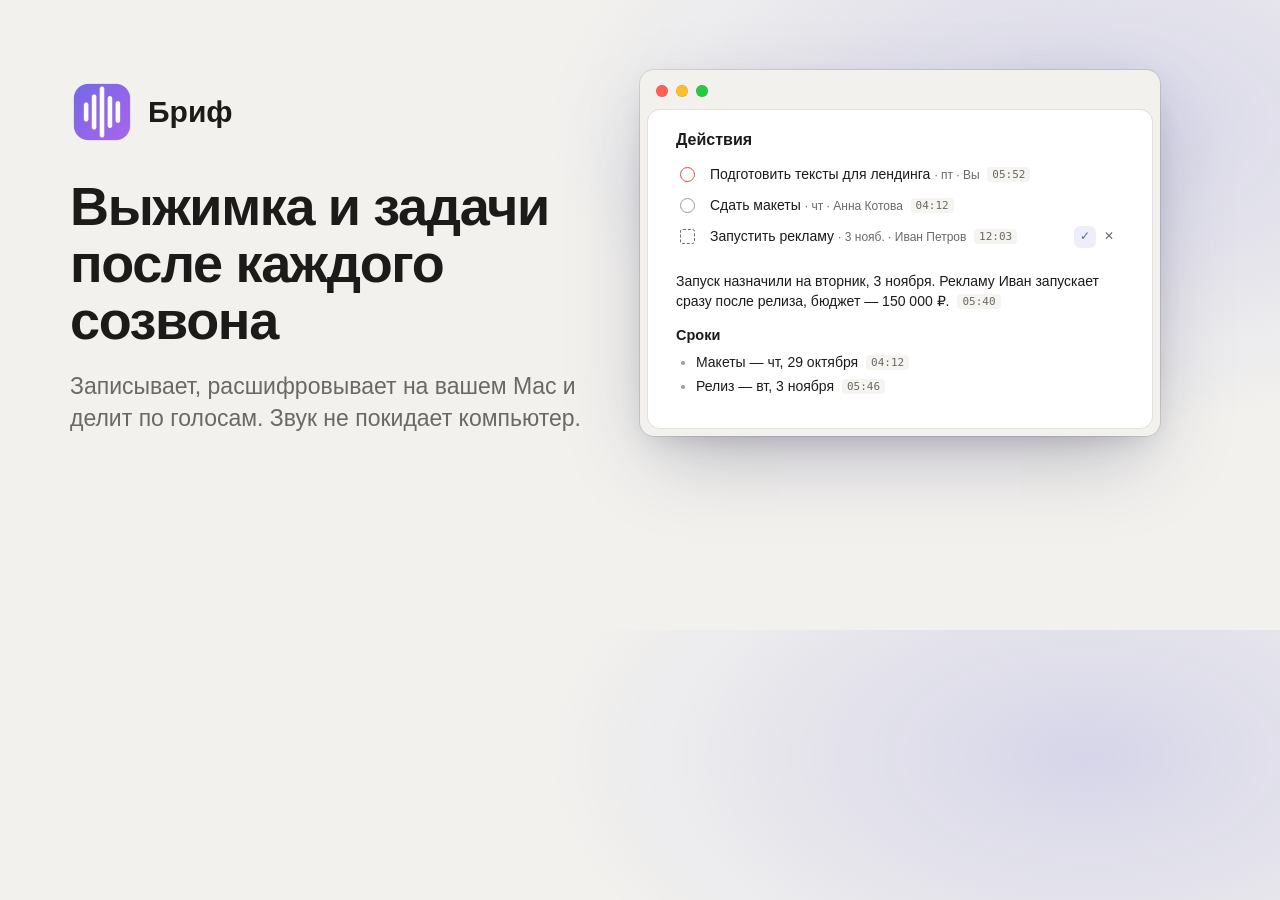
==== og.html @ b5f6eba5 "Сайт: 5fcd402" ====
<!doctype html>
<!-- Исходник картинки-превью assets/og.png (1200×630): снимок этой страницы. -->
<html lang="ru"><head><meta charset="utf-8"><link rel="stylesheet" href="styles.css">
<style>
  body { width: 1200px; height: 630px; overflow: hidden; margin: 0; background: radial-gradient(900px 500px at 85% 20%, rgba(91,91,214,.18), transparent 60%), var(--canvas); }
  .l { position: absolute; left: 70px; top: 80px; width: 520px; }
  .l .b { display: flex; gap: 14px; align-items: center; font-size: 30px; font-weight: 700; }
  .l .b img { width: 64px; height: 64px; }
  .l h1 { font-size: 54px; line-height: 1.06; letter-spacing: -.025em; margin: 34px 0 20px; }
  .l p { font-size: 23px; color: var(--text-2); margin: 0; line-height: 1.4; }
  .r { position: absolute; left: 640px; top: 70px; width: 520px; }
  .r .mac { max-width: none; }
</style></head><body>
<div class="l"><div class="b"><img src="assets/icon.png" alt="">Бриф</div>
  <h1>Выжимка и задачи после каждого созвона</h1>
  <p>Записывает, расшифровывает на вашем Mac и делит по голосам. Звук не покидает компьютер.</p></div>
<div class="r"><div class="mac compact"><div class="lights"><i></i><i></i><i></i></div><div class="sheet"><div class="content">
  <div class="actions"><h6>Действия</h6>
    <div class="act ok hi"><span class="box"></span><div><span class="tt">Подготовить тексты для лендинга</span><span class="mm">· пт · Вы</span> <span class="cite">05:52</span></div><div class="btns"></div></div>
    <div class="act ok"><span class="box"></span><div><span class="tt">Сдать макеты</span><span class="mm">· чт · Анна Котова</span> <span class="cite">04:12</span></div><div class="btns"></div></div>
    <div class="act"><span class="box"></span><div><span class="tt">Запустить рекламу</span><span class="mm">· 3 нояб. · Иван Петров</span> <span class="cite">12:03</span></div><div class="btns"><i class="hot">✓</i><i>✕</i></div></div>
  </div>
  <div class="md"><p>Запуск назначили на вторник, 3 ноября. Рекламу Иван запускает сразу после релиза, бюджет — 150 000 ₽. <span class="cite">05:40</span></p>
  <h5>Сроки</h5><ul><li>Макеты — чт, 29 октября <span class="cite">04:12</span></li><li>Релиз — вт, 3 ноября <span class="cite">05:46</span></li></ul></div>
</div></div></div></div>
</body></html>
---- styles.css ----
/* Лендинг Брифа. Цвета и размеры интерфейса — из Sources/Brif/Views/Design/Theme.swift. */

:root {
  --canvas: #F2F1EE;
  --sheet: #FFFFFF;
  --hairline: rgba(0, 0, 0, .07);
  --nav-selection: #FFFFFF;
  --hover: rgba(0, 0, 0, .045);
  --muted: #F5F4F1;
  --text: #1C1B19;
  --text-2: #6B6964;
  --text-3: #9E9B95;
  --accent: #5B5BD6;
  --accent-soft: rgba(91, 91, 214, .10);
  --rec: #E5484D;
  --ok: #30A46C;
  --warn: #D9822B;
  --sp1: #5B5BD6; --sp2: #12A594; --sp3: #E5484D; --sp4: #D9822B; --sp5: #8E4EC6; --sp6: #30A46C;
  --radius: 12px;
  --font: -apple-system, BlinkMacSystemFont, "SF Pro Text", "Segoe UI", Inter, Roboto, "Helvetica Neue", Arial, sans-serif;
  --mono: ui-monospace, "SF Mono", Menlo, monospace;
}

* { box-sizing: border-box; }
[hidden] { display: none !important; }
html { scroll-behavior: smooth; -webkit-text-size-adjust: 100%; }
html, body { overflow-x: clip; }
body {
  margin: 0; background: var(--canvas); color: var(--text);
  font: 17px/1.55 var(--font); -webkit-font-smoothing: antialiased;
}
a { color: var(--accent); text-decoration: none; }
a:hover { text-decoration: underline; }
img { max-width: 100%; display: block; }
.wrap { max-width: 1160px; margin: 0 auto; padding: 0 24px; }

/* ---------- Шапка ---------- */
.topbar {
  position: sticky; top: 0; z-index: 20;
  background: rgba(242, 241, 238, .82); backdrop-filter: saturate(1.6) blur(14px);
  -webkit-backdrop-filter: saturate(1.6) blur(14px);
  border-bottom: 1px solid transparent; transition: border-color .2s;
}
.topbar.scrolled { border-bottom-color: var(--hairline); }
.topbar .wrap { display: flex; align-items: center; gap: 24px; height: 60px; }
.brand { display: flex; align-items: center; gap: 10px; font-weight: 700; font-size: 19px; color: var(--text); }
.brand:hover { text-decoration: none; }
.brand img { width: 30px; height: 30px; }
.topnav { display: flex; gap: 22px; margin-left: auto; font-size: 15px; }
.topnav a { color: var(--text-2); }
.topnav a:hover { color: var(--text); text-decoration: none; }

/* ---------- Кнопки ---------- */
.btn {
  display: inline-flex; align-items: center; gap: 9px; border: 0; cursor: pointer;
  font: 600 16px/1 var(--font); padding: 14px 22px; border-radius: 12px;
  background: var(--accent); color: #fff; box-shadow: 0 1px 2px rgba(0,0,0,.12), 0 6px 18px rgba(91,91,214,.28);
  transition: transform .15s, box-shadow .15s, background .15s;
}
.btn:hover { text-decoration: none; background: #4F4FC9; transform: translateY(-1px); }
.btn svg { width: 18px; height: 18px; }
.btn.small { padding: 9px 14px; font-size: 14px; border-radius: 9px; box-shadow: none; }
.btn.ghost { background: transparent; color: var(--text); box-shadow: inset 0 0 0 1px var(--hairline); }
.btn.ghost:hover { background: var(--hover); }
.btn-note { font-size: 14px; color: var(--text-2); margin-top: 12px; }

/* ---------- Первый экран ---------- */
.hero { padding: 64px 0 40px; text-align: center; }
.eyebrow { display: inline-flex; gap: 8px; align-items: center; font-size: 14px; color: var(--text-2);
  padding: 6px 12px; border-radius: 999px; background: rgba(255,255,255,.7); box-shadow: inset 0 0 0 1px var(--hairline); }
.eyebrow b { color: var(--accent); font-weight: 600; }
.hero h1 { font-size: clamp(38px, 6vw, 64px); line-height: 1.05; letter-spacing: -.025em; margin: 22px auto 18px; max-width: 900px; }
.hero .lead { font-size: clamp(18px, 2.2vw, 21px); color: var(--text-2); max-width: 720px; margin: 0 auto 30px; }
.hero .cta { display: flex; gap: 12px; justify-content: center; flex-wrap: wrap; }
.hero-stage { margin-top: 52px; }

/* ---------- Разделы ---------- */
section.block { padding: 96px 0; }
section.block.tight { padding: 64px 0; }
.kicker { font-size: 14px; font-weight: 600; color: var(--accent); letter-spacing: .02em; margin-bottom: 10px; }
h2 { font-size: clamp(30px, 4vw, 44px); line-height: 1.1; letter-spacing: -.02em; margin: 0 0 18px; }
h3 { font-size: 21px; margin: 0 0 8px; letter-spacing: -.01em; }
.sub { color: var(--text-2); font-size: 19px; max-width: 640px; margin: 0; }
.center { text-align: center; }
.center .sub { margin: 0 auto; }

.split { display: grid; grid-template-columns: 1fr 1.25fr; gap: 56px; align-items: center; }
.split.flip { grid-template-columns: 1.25fr 1fr; }
.split.flip > .copy { order: 2; }
.points { list-style: none; padding: 0; margin: 26px 0 0; display: grid; gap: 16px; }
.points li { display: grid; grid-template-columns: 26px 1fr; gap: 10px; color: var(--text-2); font-size: 16px; }
.points li b { color: var(--text); font-weight: 600; }
.points .ic { width: 22px; height: 22px; border-radius: 6px; background: var(--accent-soft); color: var(--accent);
  display: grid; place-items: center; font-size: 13px; margin-top: 2px; }

/* Боль */
.pains { display: grid; grid-template-columns: repeat(3, 1fr); gap: 18px; margin-top: 40px; }
.pain { background: var(--sheet); border-radius: 16px; padding: 24px; box-shadow: 0 0 0 1px var(--hairline); }
.pain .q { font-size: 18px; font-weight: 600; margin-bottom: 8px; }
.pain p { margin: 0; color: var(--text-2); font-size: 15.5px; }

/* Путь встречи */
.steps { display: grid; grid-template-columns: repeat(4, 1fr); gap: 14px; margin-top: 40px; counter-reset: st; }
.step { position: relative; padding: 20px; border-radius: 14px; background: rgba(255,255,255,.6); box-shadow: inset 0 0 0 1px var(--hairline); }
.step::before { counter-increment: st; content: counter(st); display: grid; place-items: center; width: 26px; height: 26px;
  border-radius: 50%; background: var(--accent); color: #fff; font-size: 13px; font-weight: 700; margin-bottom: 12px; }
.step b { display: block; margin-bottom: 4px; }
.step span { color: var(--text-2); font-size: 15px; }

/* Приватность */
.privacy { display: grid; grid-template-columns: 1fr auto 1fr; gap: 20px; align-items: stretch; margin-top: 44px; }
.zone { background: var(--sheet); border-radius: 18px; padding: 26px; box-shadow: 0 0 0 1px var(--hairline); }
.zone h3 { display: flex; align-items: center; gap: 10px; }
.zone ul { margin: 14px 0 0; padding: 0; list-style: none; display: grid; gap: 10px; }
.zone li { display: flex; gap: 10px; font-size: 15.5px; color: var(--text-2); }
.zone li::before { content: ""; flex: none; width: 8px; height: 8px; border-radius: 50%; margin-top: 8px; background: var(--ok); }
.zone.cloud li::before { background: var(--text-3); }
.zone .tag { font-size: 12px; font-weight: 600; padding: 3px 8px; border-radius: 6px; background: rgba(48,164,108,.12); color: var(--ok); }
.zone.cloud .tag { background: var(--muted); color: var(--text-2); }
.flow { display: grid; place-items: center; color: var(--text-3); font-size: 13px; text-align: center; width: 140px; }
.flow .pipe { position: relative; width: 100%; height: 4px; border-radius: 2px; background: var(--hairline); overflow: hidden; margin: 8px 0; }
.flow .pipe::after { content: ""; position: absolute; inset: 0; width: 40%; background: linear-gradient(90deg, transparent, var(--accent), transparent);
  animation: pipe 2.2s linear infinite; }
@keyframes pipe { from { transform: translateX(-100%); } to { transform: translateX(250%); } }

/* Набор возможностей */
.grid { display: grid; grid-template-columns: repeat(3, 1fr); gap: 16px; margin-top: 40px; }
.card { background: var(--sheet); border-radius: 16px; padding: 22px; box-shadow: 0 0 0 1px var(--hairline); }
.card .em { font-size: 22px; margin-bottom: 10px; }
.card b { display: block; margin-bottom: 4px; }
.card span { color: var(--text-2); font-size: 15px; }

/* Установка и FAQ */
.install { display: grid; grid-template-columns: repeat(3, 1fr); gap: 16px; margin-top: 36px; }
.install .card { position: relative; }
.req { display: flex; flex-wrap: wrap; gap: 8px 22px; justify-content: center; margin-top: 28px; color: var(--text-2); font-size: 15px; }
.req span::before { content: "✓ "; color: var(--ok); font-weight: 700; }
.faq { max-width: 780px; margin: 36px auto 0; }
.faq details { background: var(--sheet); border-radius: 14px; box-shadow: 0 0 0 1px var(--hairline); margin-bottom: 10px; }
.faq summary { cursor: pointer; padding: 18px 22px; font-weight: 600; list-style: none; display: flex; justify-content: space-between; gap: 12px; }
.faq summary::-webkit-details-marker { display: none; }
.faq summary::after { content: "+"; color: var(--text-3); font-weight: 400; font-size: 22px; line-height: 1; }
.faq details[open] summary::after { content: "–"; }
.faq details p { margin: 0; padding: 0 22px 18px; color: var(--text-2); font-size: 16px; }

.final { text-align: center; padding: 110px 0 120px; }
.final img { width: 96px; height: 96px; margin: 0 auto 22px; }
.final h2 { max-width: 760px; margin: 0 auto 16px; }
.final .sub { margin: 0 auto 30px; }
footer { border-top: 1px solid var(--hairline); padding: 28px 0 40px; color: var(--text-3); font-size: 14px; }
footer .wrap { display: flex; gap: 18px; flex-wrap: wrap; justify-content: space-between; }
footer a { color: var(--text-2); }

/* ============================================================
   Реконструкция интерфейса — по снимкам UISnapshots (Tests/BrifTests).
   Окно: фон canvas, рабочий «лист» (sheet), сайдбар со списком встреч.
   ============================================================ */
.mac {
  position: relative; width: 100%; max-width: 1080px; margin: 0 auto;
  background: var(--canvas); border-radius: 14px; overflow: hidden; text-align: left;
  box-shadow: 0 0 0 1px rgba(0,0,0,.10), 0 30px 80px -20px rgba(40, 36, 80, .35), 0 10px 30px -10px rgba(0,0,0,.15);
  font-size: 13px; line-height: 1.45; color: var(--text); user-select: none;
}
.mac .lights { position: absolute; top: 15px; left: 16px; display: flex; gap: 8px; z-index: 3; }
.mac .lights i { width: 12px; height: 12px; border-radius: 50%; background: #FF5F57; box-shadow: inset 0 0 0 .5px rgba(0,0,0,.12); }
.mac .lights i:nth-child(2) { background: #FEBC2E; }
.mac .lights i:nth-child(3) { background: #28C840; }
.mac .body { display: grid; grid-template-columns: 300px 1fr; height: 660px; }
.mac.compact .body { grid-template-columns: 1fr; height: auto; }
.ico { width: 14px; height: 14px; flex: none; }

/* Сайдбар */
.side { display: flex; flex-direction: column; padding: 40px 8px 8px; min-width: 0; }
.side .col-title { display: flex; align-items: center; justify-content: space-between; padding: 0 12px 10px; }
.side .col-title b { font-size: 20px; font-weight: 700; letter-spacing: -.01em; }
.side .plus { font-size: 20px; font-weight: 300; color: var(--text); }
.searchbox { margin: 0 4px 6px; padding: 6px 10px; border-radius: 8px; background: var(--muted); color: var(--text); font-size: 13px;
  display: flex; gap: 7px; align-items: center; }
.searchbox .f { margin-left: auto; color: var(--text-2); }
.group { font-size: 11.5px; font-weight: 600; color: var(--text-3); padding: 12px 12px 4px; }
.row { padding: 8px 12px; border-radius: 8px; margin-bottom: 1px; transition: background .25s; }
.row .l1, .row .l2 { display: flex; align-items: center; gap: 8px; }
.row .t { font-size: 13.5px; font-weight: 600; white-space: nowrap; overflow: hidden; text-overflow: ellipsis; flex: 1; }
.row .time { font-size: 12px; color: var(--text-2); }
.row .m { font-size: 12px; color: var(--text-2); flex: 1; white-space: nowrap; overflow: hidden; text-overflow: ellipsis; margin-top: 2px; }
.row.sel { background: var(--accent-soft); }
.pill { font-size: 11px; font-weight: 500; padding: 1px 7px; border-radius: 6px; display: inline-flex; gap: 4px; align-items: center; white-space: nowrap; }
.pill.rec { background: rgba(229,72,77,.12); color: var(--rec); }
.pill.rec::before { content: ""; width: 5px; height: 5px; border-radius: 50%; background: currentColor; }
.pill.sum { background: var(--accent-soft); color: var(--accent); }
.side .grow { flex: 1; overflow: hidden; }
.sectionbar { display: flex; gap: 4px; padding: 6px 4px 0; align-items: center; }
.sectionbar span { width: 32px; height: 30px; border-radius: 8px; display: grid; place-items: center; color: var(--text-2); position: relative; }
.sectionbar span.on { background: var(--nav-selection); color: var(--accent); box-shadow: 0 1px 2px rgba(0,0,0,.08); }
.sectionbar svg { width: 17px; height: 17px; }
.sectionbar .badge { position: absolute; top: 1px; right: 0; min-width: 14px; height: 14px; border-radius: 7px; background: var(--accent); color: #fff; font-size: 9px; font-weight: 700; display: grid; place-items: center; }
.sectionbar .stat { margin-left: auto; width: 8px; height: 8px; border-radius: 50%; background: var(--ok); }
.sectionbar .gear { margin-left: 8px; }

/* Полоса записи вверху списка */
.strip { margin: 0 4px 8px; padding: 7px 10px; border-radius: 10px; background: var(--nav-selection); box-shadow: 0 1px 3px rgba(0,0,0,.08);
  display: flex; align-items: center; gap: 8px; font: 500 12px var(--mono); }
.strip .rd { width: 8px; height: 8px; border-radius: 50%; background: var(--rec); }
.strip .lvl { flex: 1; display: flex; gap: 2px; align-items: center; height: 12px; }
.strip .lvl i { flex: 1; height: 15%; border-radius: 1px; background: var(--text-3); transition: height .12s; }
.strip .pause { color: var(--text); font-size: 10px; letter-spacing: -1px; padding: 0 4px; }
.strip .stop { width: 22px; height: 22px; border-radius: 6px; background: var(--rec); display: grid; place-items: center; }
.strip .stop::before { content: ""; width: 8px; height: 8px; background: #fff; border-radius: 2px; }
@keyframes blink { 50% { opacity: .35; } }

/* Лист встречи */
.sheet { background: var(--sheet); margin: 8px 8px 8px 0; border-radius: var(--radius); box-shadow: 0 0 0 1px var(--hairline);
  overflow: hidden; display: flex; flex-direction: column; min-width: 0; position: relative; }
.mac.compact .sheet { margin: 40px 8px 8px; }
.mh { padding: 24px 28px 0; position: relative; }
.mh .more { position: absolute; right: 22px; top: 18px; color: var(--text); font-weight: 700; letter-spacing: 1px; }
.mh h4 { font-size: 27px; font-weight: 700; letter-spacing: -.02em; margin: 0 0 8px; line-height: 1.15; }
.mh .meta { display: flex; gap: 8px; color: var(--text-2); font-size: 12px; align-items: center; flex-wrap: wrap; min-height: 22px; }
.mh .meta .sep { color: var(--text-3); }
.tagpill { display: inline-flex; align-items: center; gap: 5px; padding: 3px 9px; border-radius: 7px; background: var(--accent-soft); color: var(--accent); font-size: 12px; }
.linkbtn { display: inline-flex; gap: 5px; align-items: center; color: var(--text); font-weight: 500; }
.people { display: flex; gap: 6px; margin: 10px 0 0; flex-wrap: wrap; align-items: center; min-height: 26px; }
.person { display: inline-flex; align-items: center; gap: 6px; padding: 3px 9px; border-radius: 7px; background: var(--muted); font-size: 12px; transition: all .3s; }
.person.sp { background: transparent; box-shadow: inset 0 0 0 1px var(--text-3); border: 0; outline: 1px dashed transparent; }
.person.sp { box-shadow: none; border: 1px dashed var(--text-3); padding: 2px 8px; }
.person .d { width: 6px; height: 6px; border-radius: 50%; }
.person .q { color: var(--text-3); font-size: 10px; }
.person.unk { background: var(--muted); }
.person .av { width: 18px; height: 18px; border-radius: 50%; display: grid; place-items: center; font-size: 8.5px; font-weight: 700; margin-left: -5px; }
.people .add { width: 22px; height: 22px; border-radius: 50%; box-shadow: inset 0 0 0 1px var(--hairline); display: grid; place-items: center; color: var(--text-2); }
.people .all { color: var(--text); font-size: 12px; margin-left: 8px; font-weight: 500; }
.player { margin-top: 12px; display: flex; align-items: center; gap: 10px; padding: 5px 12px 5px 5px; border-radius: 999px; background: var(--muted); max-width: 620px; font: 12px var(--mono); color: var(--text-2); }
.player .play { width: 28px; height: 28px; border-radius: 50%; background: var(--accent); display: grid; place-items: center; }
.player .play::before { content: ""; border-left: 9px solid #fff; border-top: 6px solid transparent; border-bottom: 6px solid transparent; margin-left: 3px; }
.player .track { flex: 1; height: 0; border-top: 2px dotted var(--text-3); opacity: .6; }
.tabs { display: flex; gap: 6px; margin-top: 12px; align-items: center; }
.tabs span { display: inline-flex; align-items: center; gap: 6px; padding: 5px 11px; border-radius: 8px; color: var(--text); font-weight: 500; transition: background .2s; }
.tabs span.on { background: var(--muted); font-weight: 600; }
.tabs .cnt { min-width: 17px; height: 17px; border-radius: 9px; background: var(--accent); color: #fff; font-size: 10px; font-weight: 700; display: grid; place-items: center; }
.tabs .share { margin-left: auto; }
.ask { margin: 10px 0 0; display: flex; gap: 8px; align-items: center; padding: 7px 10px; border-radius: 8px; background: var(--muted); font-size: 13px; color: var(--text); transition: box-shadow .2s, background .2s; }
.ask .spark { color: var(--text-3); }
.ask.focus { box-shadow: inset 0 0 0 1.5px var(--accent); background: #fff; }
.ask.focus .spark { color: var(--accent); }
.hr { height: 1px; background: var(--hairline); margin-top: 14px; }
.content { padding: 18px 28px 24px; flex: 1; overflow: hidden; position: relative; }

/* Действия и выжимка */
.cite { display: inline-block; font: 500 11px var(--mono); color: var(--text-2); background: var(--muted); padding: 1px 5px; border-radius: 4px; margin-left: 4px; vertical-align: 1px; white-space: nowrap; }
.cite.hot { background: var(--accent-soft); color: var(--accent); }
.actions h6 { font-size: 16px; font-weight: 600; margin: 0 0 8px; }
.act { display: grid; grid-template-columns: 22px 1fr auto; gap: 8px; align-items: start; padding: 5px 4px; border-radius: 8px; transition: background .3s; }
.act .box { width: 15px; height: 15px; border-radius: 3px; border: 1.3px dashed var(--text-2); margin-top: 3px; transition: all .3s; position: relative; }
.act.ok .box { border: 1.5px solid var(--text-3); border-radius: 50%; }
.act.ok.hi .box { border-color: var(--rec); }
.act.done .box { background: var(--accent); border-color: var(--accent); }
.act .tt { font-size: 14px; }
.act .mm { font-size: 12px; color: var(--text-2); margin-left: 4px; }
.act .mm .tg { color: var(--accent); }
.act .btns { display: flex; gap: 2px; color: var(--text-2); font-size: 12px; transition: opacity .3s; }
.act .btns i { font-style: normal; width: 22px; height: 22px; display: grid; place-items: center; border-radius: 6px; }
.act .btns i.hot { background: var(--accent-soft); color: var(--accent); }
.act.ok .btns { opacity: 0; }
.act.flash { background: var(--accent-soft); }
.addtask { color: var(--text-2); font-size: 13px; padding: 6px 4px 2px; display: flex; gap: 10px; }
.md { margin-top: 18px; }
.md p { margin: 0 0 12px; font-size: 14px; }
.md h5 { font-size: 14.5px; margin: 14px 0 6px; font-weight: 600; }
.md ul { margin: 0 0 8px; padding-left: 20px; font-size: 14px; }
.md li { margin-bottom: 3px; }
.md li::marker { color: var(--text-3); }

/* Стенограмма */
.chap { display: flex; gap: 10px; align-items: baseline; padding-bottom: 6px; border-bottom: 1px solid var(--hairline); margin: 0 0 12px; }
.chap .ct { font: 500 12px var(--mono); color: var(--accent); }
.chap b { font-size: 13.5px; }
.tr { margin-bottom: 13px; transition: background .4s, box-shadow .4s; border-radius: 6px; }
.tr .who { font-size: 12.5px; font-weight: 600; display: flex; align-items: center; gap: 6px; transition: color .3s; }
.tr .who::before { content: ""; width: 6px; height: 6px; border-radius: 50%; background: currentColor; }
.tr .who .ts { font: 500 11.5px var(--mono); color: var(--text-3); font-weight: 400; }
.tr .txt { font-size: 14px; margin-top: 2px; }
.tr.hl { background: rgba(91,91,214,.07); box-shadow: 0 0 0 6px rgba(91,91,214,.07); }

/* Живая расшифровка */
.live-note { font-size: 11px; font-weight: 500; color: var(--text-2); display: flex; gap: 6px; justify-content: center; align-items: center; margin-bottom: 10px; }
.live-note::before { content: ""; width: 6px; height: 6px; border-radius: 50%; background: var(--rec); }
.chat { display: flex; flex-direction: column; gap: 10px; }
.bubble { max-width: 74%; display: flex; flex-direction: column; gap: 3px; animation: pop .35s ease both; }
.bubble small { font-size: 11px; font-weight: 500; color: var(--text-3); }
.bubble span { padding: 9px 13px; border-radius: 14px; font-size: 14px; background: var(--accent-soft); }
.bubble.me { align-self: flex-start; }
.bubble.them { align-self: flex-end; align-items: flex-end; }
.bubble.them span { background: var(--muted); }
.bubble.typing span { color: rgba(28,27,25,.55); }
@keyframes pop { from { opacity: 0; transform: translateY(6px) scale(.98); } }

/* Обработка */
.proc { padding: 16px; border-radius: 12px; background: var(--muted); }
.proc .top { display: flex; gap: 12px; align-items: center; }
.proc .si { width: 28px; color: var(--accent); font-size: 20px; text-align: center; animation: breathe 1.6s ease-in-out infinite; }
.proc .h { font-weight: 600; font-size: 14px; }
.proc .s { color: var(--text-2); font-size: 12px; font-variant-numeric: tabular-nums; }
.bar { height: 5px; background: rgba(0,0,0,.06); border-radius: 3px; overflow: hidden; margin: 14px 0; }
.bar i { display: block; height: 100%; width: 0; background: var(--accent); border-radius: 3px; transition: width .4s ease; }
.bar.indet i { width: 30%; animation: indet 1.3s ease-in-out infinite; }
.proc-steps { display: flex; gap: 16px; flex-wrap: wrap; font-size: 12px; }
.ps { display: inline-flex; gap: 5px; align-items: center; color: var(--text-2); }
.ps .c { width: 12px; height: 12px; border-radius: 50%; border: 1.3px solid var(--text-3); position: relative; transition: all .3s; }
.ps.run { color: var(--text); font-weight: 600; }
.ps.run .c { border-color: var(--accent); box-shadow: inset 0 0 0 2px #fff, inset 0 0 0 6px var(--accent); }
.ps.done .c { background: var(--ok); border-color: var(--ok); }
.ps.done .c::after { content: ""; position: absolute; left: 3.5px; top: 1px; width: 2.5px; height: 6px; border: solid #fff; border-width: 0 1.5px 1.5px 0; transform: rotate(45deg); }
.draft-dim { opacity: .5; margin-top: 18px; }
@keyframes breathe { 50% { opacity: .45; } }
@keyframes indet { from { transform: translateX(-100%); } to { transform: translateX(340%); } }
@keyframes spin { to { transform: rotate(360deg); } }

/* Вопрос к встрече */
.answer { padding: 14px 16px; border-radius: 12px; background: var(--muted); font-size: 14px; opacity: 0; transform: translateY(6px); transition: all .4s; margin-bottom: 14px; }
.answer.show { opacity: 1; transform: none; }
.answer .lbl { font-size: 11.5px; font-weight: 600; color: var(--text-2); margin-bottom: 6px; display: flex; gap: 6px; }
.searching { font-size: 13px; color: var(--text-2); display: none; gap: 8px; align-items: center; margin-bottom: 14px; }
.searching.show { display: flex; }
.spin { width: 12px; height: 12px; border-radius: 50%; border: 1.5px solid var(--accent); border-right-color: transparent; animation: spin .8s linear infinite; }

/* Встреча голосом: плашка и карточка */
.vm-stage { position: relative; background: radial-gradient(900px 380px at 50% -10%, rgba(91,91,214,.14), transparent 60%), #ECEBE7;
  border-radius: 18px; padding: 56px 20px 28px; height: 560px; display: flex; justify-content: center; align-items: flex-start; box-shadow: inset 0 0 0 1px var(--hairline); overflow: hidden; }
.kbd { position: absolute; top: 16px; right: 18px; display: flex; gap: 4px; }
.kbd kbd { font: 600 13px var(--font); padding: 5px 9px; border-radius: 7px; background: #fff; box-shadow: 0 1px 0 rgba(0,0,0,.15), inset 0 0 0 1px var(--hairline); transition: transform .1s, background .1s; }
.kbd.press kbd { transform: translateY(1px); background: var(--accent-soft); }
.vpill { position: absolute; top: 70px; left: 50%; transform: translateX(-50%) scale(.9); opacity: 0; transition: all .3s cubic-bezier(.2,.8,.2,1);
  display: flex; align-items: center; gap: 12px; height: 54px; padding: 0 12px 0 18px; border-radius: 27px; background: #1E1E1E; color: #fff;
  box-shadow: 0 16px 40px -10px rgba(0,0,0,.45); width: 380px; max-width: calc(100% - 40px); font-size: 13px; }
.vpill.show { opacity: 1; transform: translateX(-50%); }
.vpill .rdot { width: 8px; height: 8px; border-radius: 50%; background: #7a2a2c; }
.vpill .wave { flex: 1; display: flex; gap: 2.5px; align-items: center; height: 26px; }
.vpill .wave i { width: 2.5px; border-radius: 2px; background: #fff; height: 15%; transition: height .1s; }
.vpill .tm { font: 600 12px var(--mono); color: #bbb; }
.vpill .recb { width: 30px; height: 30px; border-radius: 50%; background: #fff; display: grid; place-items: center; }
.vpill .recb::before { content: ""; width: 11px; height: 11px; border-radius: 3px; background: var(--rec); }
.vpill .x { width: 22px; height: 22px; border-radius: 50%; background: #444; display: grid; place-items: center; color: #ddd; font-size: 11px; }
.vpill .busy { display: none; gap: 10px; align-items: center; font-weight: 600; flex: 1; }
.vpill.busy .busy { display: flex; }
.vpill.busy .wave, .vpill.busy .tm, .vpill.busy .recb, .vpill.busy .rdot { display: none; }
.vpill .busy .spin { border-color: #aaa; border-right-color: transparent; }

.card-vm { width: 460px; max-width: 100%; background: #fff; border-radius: 20px; padding: 18px 20px 18px;
  box-shadow: 0 0 0 1px rgba(0,0,0,.06), 0 24px 60px -18px rgba(30,30,60,.35); font-size: 13px;
  opacity: 0; transform: translateY(8px) scale(.98); transition: all .35s cubic-bezier(.2,.8,.2,1); }
.card-vm.show { opacity: 1; transform: none; }
.card-vm .kinds { display: flex; gap: 6px; align-items: center; }
.card-vm .kinds .k { padding: 4px 10px; border-radius: 7px; background: var(--muted); font-weight: 500; }
.card-vm .kinds .k.on { background: var(--accent-soft); color: var(--accent); }
.card-vm .kinds .x { margin-left: auto; color: var(--text-2); }
.card-vm .quote { font-style: italic; color: var(--text-2); margin: 10px 0 8px; font-size: 13.5px; }
.card-vm .ttl { font-size: 21px; font-weight: 700; margin-bottom: 10px; letter-spacing: -.01em; }
.vrow { display: flex; gap: 12px; align-items: center; padding: 5px 0; }
.vrow .vi { width: 18px; color: var(--text-3); text-align: center; flex: none; font-size: 13px; }
.chips { display: flex; gap: 6px; flex-wrap: wrap; align-items: center; }
.chips span { padding: 4px 9px; border-radius: 7px; background: var(--muted); font-weight: 500; }
.chips span.on { background: var(--accent-soft); color: var(--accent); }
.chips .av { display: inline-grid; place-items: center; width: 18px; height: 18px; border-radius: 50%; font-size: 8.5px; font-weight: 700; margin-right: 5px; vertical-align: -4px; }
.field { padding: 5px 9px; border-radius: 7px; background: var(--muted); }
.card-vm .foot { display: flex; align-items: center; justify-content: space-between; margin-top: 14px; }
.card-vm .foot .re { color: var(--text-2); font-weight: 500; }
.card-vm .go { padding: 9px 30px; border-radius: 10px; background: var(--accent); color: #fff; font-weight: 600; transition: transform .1s; }
.card-vm .go.press { transform: scale(.96); }
.card-vm .okh { display: flex; gap: 8px; align-items: center; font-weight: 600; margin-bottom: 8px; }
.card-vm .okh::before { content: "✓"; width: 16px; height: 16px; border-radius: 50%; background: var(--ok); color: #fff; font-size: 10px; display: grid; place-items: center; }
.card-vm .sub2 { color: var(--text-2); font-size: 12.5px; }
.linkbox { display: flex; gap: 14px; align-items: center; margin-top: 14px; padding: 9px 12px; border-radius: 10px; background: var(--muted); }
.linkbox .u { flex: 1; color: var(--text); }
.linkbox span { color: var(--text-2); font-weight: 500; }
.card-vm .note { color: var(--text-2); font-size: 12.5px; margin-top: 10px; }


/* iPhone */
.phone { width: 270px; margin: 0 auto; border-radius: 42px; background: #111; padding: 10px; box-shadow: 0 30px 70px -20px rgba(30,30,80,.45); }
.phone .scr { border-radius: 33px; background: var(--canvas); height: 540px; overflow: hidden; position: relative; padding: 44px 14px 14px; }
.phone .notch { position: absolute; top: 9px; left: 50%; transform: translateX(-50%); width: 88px; height: 26px; border-radius: 14px; background: #111; }
.phone .ph { font-size: 24px; font-weight: 700; margin: 2px 4px 10px; letter-spacing: -.01em; }
.phone .pc { background: #fff; border-radius: 12px; padding: 10px 12px; margin-bottom: 8px; box-shadow: 0 0 0 1px var(--hairline); font-size: 13px; }
.phone .pc .m { color: var(--text-2); font-size: 11.5px; }
.phone .pc.task { display: flex; gap: 10px; align-items: flex-start; }
.phone .pc.task .box { width: 16px; height: 16px; border-radius: 50%; border: 1.5px solid var(--accent); flex: none; margin-top: 1px; transition: all .3s; position: relative; }
.phone .pc.task.done .box { background: var(--accent); }
.phone .pc.task.done .t { color: var(--text-3); text-decoration: line-through; }
.phone .notif { position: absolute; top: 40px; left: 10px; right: 10px; background: rgba(255,255,255,.92); backdrop-filter: blur(10px); border-radius: 16px; padding: 10px 12px;
  box-shadow: 0 10px 30px -8px rgba(0,0,0,.25); font-size: 12px; transform: translateY(-140%); transition: transform .5s cubic-bezier(.2,.8,.2,1); display: flex; gap: 9px; z-index: 3; }
.phone .notif.show { transform: none; }
.phone .notif img { width: 30px; height: 30px; border-radius: 7px; }
.phone .tabbar { position: absolute; bottom: 0; left: 0; right: 0; height: 54px; background: rgba(255,255,255,.9); border-top: 1px solid var(--hairline); display: flex; justify-content: space-around; align-items: center; font-size: 10px; color: var(--text-3); }
.phone .tabbar .on { color: var(--accent); font-weight: 600; }

/* Сцены-переключатель внутри больших демо */
.scene-tabs { display: flex; gap: 6px; justify-content: center; flex-wrap: wrap; margin-bottom: 18px; }
.scene-tabs button { font: 500 14px var(--font); border: 0; cursor: pointer; padding: 8px 14px; border-radius: 999px; background: rgba(255,255,255,.65); color: var(--text-2); box-shadow: inset 0 0 0 1px var(--hairline); position: relative; overflow: hidden; }
.scene-tabs button.on { color: var(--accent); background: #fff; box-shadow: inset 0 0 0 1.5px var(--accent); }
.scene-tabs button .prog { position: absolute; left: 0; bottom: 0; height: 2px; background: var(--accent); width: 0; }
.caption { text-align: center; color: var(--text-2); font-size: 15px; margin-top: 16px; min-height: 24px; }

/* Появление при прокрутке */
.reveal { opacity: 0; transform: translateY(18px); transition: opacity .7s ease, transform .7s ease; }
.reveal.in { opacity: 1; transform: none; }

/* ---------- Адаптивность ---------- */
@media (max-width: 980px) {
  .split, .split.flip { grid-template-columns: 1fr; gap: 36px; }
  .split.flip > .copy { order: 0; }
  .steps { grid-template-columns: repeat(2, 1fr); }
  .grid, .pains, .install { grid-template-columns: 1fr 1fr; }
  .privacy { grid-template-columns: 1fr; }
  .flow { width: 100%; }
}
@media (max-width: 760px) {
  body { font-size: 16px; }
  .topnav { display: none; }
  .topbar .btn { margin-left: auto; }
  section.block { padding: 64px 0; }
  .grid, .pains, .install, .steps { grid-template-columns: 1fr; }
  .mac .body { grid-template-columns: 1fr; height: 520px; }
  .mac .side { display: none; }
  .mac .sheet { margin: 40px 6px 6px; }
  .sheet .pad, .content { padding-left: 16px; padding-right: 16px; }
  .tabs { padding: 0 16px; }
  .mh h4 { font-size: 21px; }
}

@media (prefers-reduced-motion: reduce) {
  html { scroll-behavior: auto; }
  .reveal { opacity: 1; transform: none; transition: none; }
  *, *::before, *::after { animation-duration: .001ms !important; animation-iteration-count: 1 !important; }
}

/* Аватар внутри чипа — без отступов чипа. */
.chips span.av { padding: 0; background: none; }
.split > *, .grid > *, .steps > *, .privacy > * { min-width: 0; }
@media (max-width: 760px) {
  .vm-stage { padding: 52px 10px 20px; height: 600px; }
  .card-vm { padding: 14px; }
  .chips span { padding: 3px 7px; font-size: 12px; }
  .hero h1 { font-size: 34px; }
  .scene-tabs button { font-size: 13px; padding: 7px 11px; }
}
.eyebrow { white-space: nowrap; }
.tabs { flex-wrap: nowrap; overflow: hidden; }
.tabs span { white-space: nowrap; }
@media (max-width: 760px) {
  .eyebrow { font-size: 13px; }
  .tabs .share { display: none; }
}
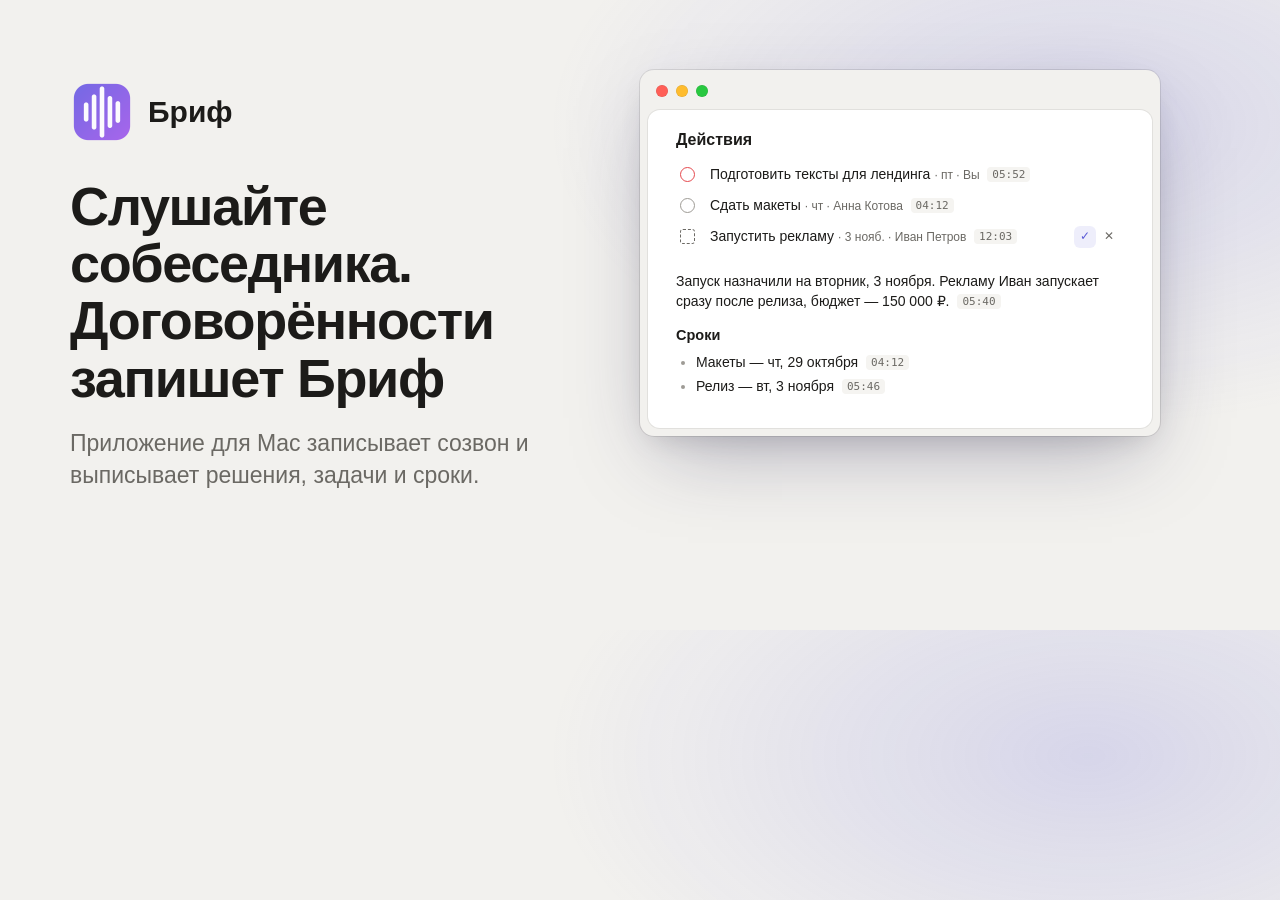
==== commit 239e1a11: "Сайт: 4d17543" ====
--- a/og.html
+++ b/og.html
@@ -12,8 +12,8 @@
   .r .mac { max-width: none; }
 </style></head><body>
 <div class="l"><div class="b"><img src="assets/icon.png" alt="">Бриф</div>
-  <h1>Выжимка и задачи после каждого созвона</h1>
-  <p>Записывает, расшифровывает на вашем Mac и делит по голосам. Звук не покидает компьютер.</p></div>
+  <h1>Слушайте собеседника. Договорённости запишет Бриф</h1>
+  <p>Приложение для Mac записывает созвон и выписывает решения, задачи и сроки.</p></div>
 <div class="r"><div class="mac compact"><div class="lights"><i></i><i></i><i></i></div><div class="sheet"><div class="content">
   <div class="actions"><h6>Действия</h6>
     <div class="act ok hi"><span class="box"></span><div><span class="tt">Подготовить тексты для лендинга</span><span class="mm">· пт · Вы</span> <span class="cite">05:52</span></div><div class="btns"></div></div>
--- a/styles.css
+++ b/styles.css
@@ -69,7 +69,7 @@
 .eyebrow { display: inline-flex; gap: 8px; align-items: center; font-size: 14px; color: var(--text-2);
   padding: 6px 12px; border-radius: 999px; background: rgba(255,255,255,.7); box-shadow: inset 0 0 0 1px var(--hairline); }
 .eyebrow b { color: var(--accent); font-weight: 600; }
-.hero h1 { font-size: clamp(38px, 6vw, 64px); line-height: 1.05; letter-spacing: -.025em; margin: 22px auto 18px; max-width: 900px; }
+.hero h1 { font-size: clamp(38px, 6vw, 64px); line-height: 1.05; letter-spacing: -.025em; margin: 22px auto 18px; max-width: 1040px; }
 .hero .lead { font-size: clamp(18px, 2.2vw, 21px); color: var(--text-2); max-width: 720px; margin: 0 auto 30px; }
 .hero .cta { display: flex; gap: 12px; justify-content: center; flex-wrap: wrap; }
 .hero-stage { margin-top: 52px; }
@@ -401,8 +401,8 @@
 .caption { text-align: center; color: var(--text-2); font-size: 15px; margin-top: 16px; min-height: 24px; }
 
 /* Появление при прокрутке */
-.reveal { opacity: 0; transform: translateY(18px); transition: opacity .7s ease, transform .7s ease; }
-.reveal.in { opacity: 1; transform: none; }
+.js .reveal { opacity: 0; transform: translateY(18px); transition: opacity .7s ease, transform .7s ease; }
+.js .reveal.in { opacity: 1; transform: none; }
 
 /* ---------- Адаптивность ---------- */
 @media (max-width: 980px) {
@@ -429,7 +429,7 @@
 
 @media (prefers-reduced-motion: reduce) {
   html { scroll-behavior: auto; }
-  .reveal { opacity: 1; transform: none; transition: none; }
+  .js .reveal { opacity: 1; transform: none; transition: none; }
   *, *::before, *::after { animation-duration: .001ms !important; animation-iteration-count: 1 !important; }
 }
 
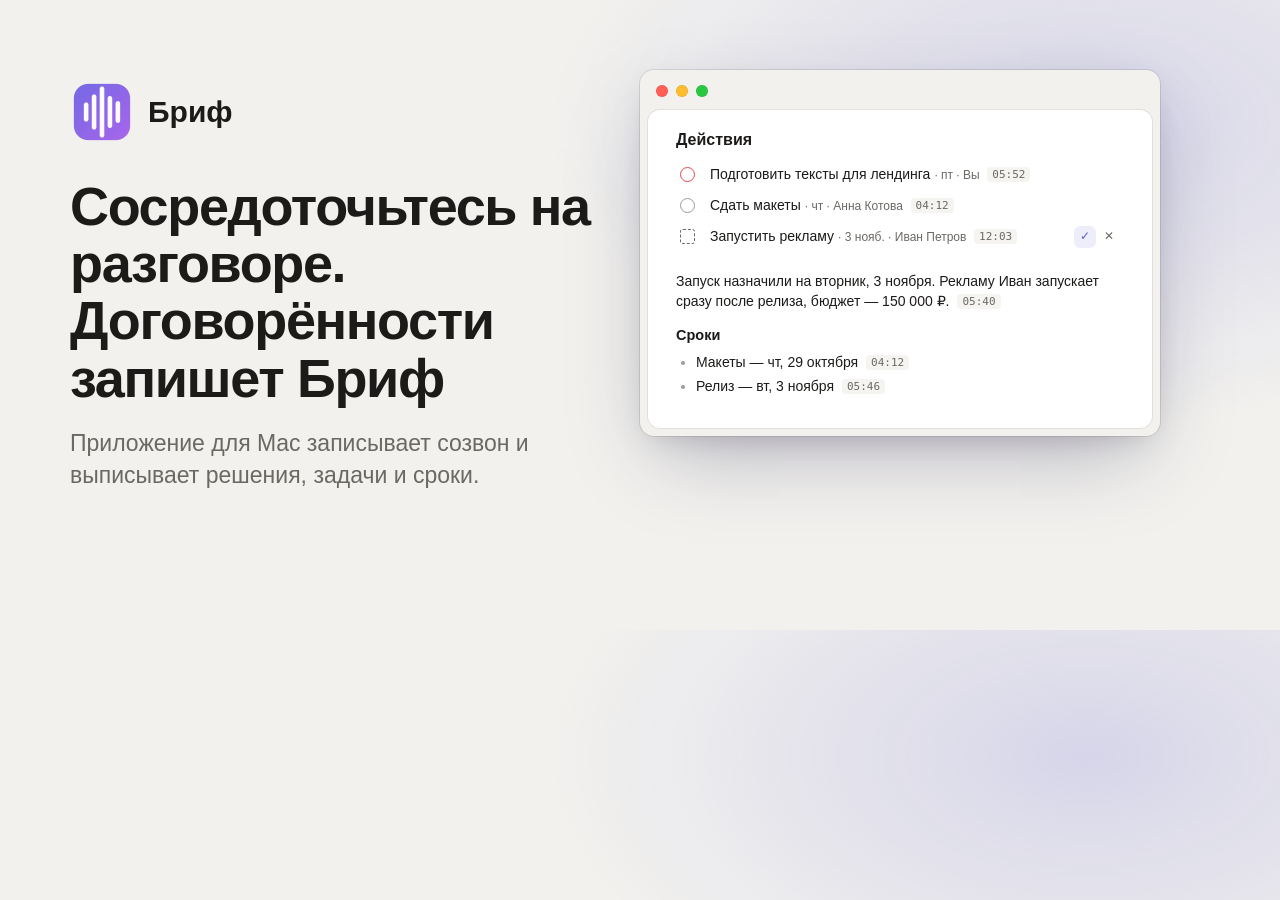
==== commit 3330686d: "Сайт: 74e8a67" ====
--- a/og.html
+++ b/og.html
@@ -12,7 +12,7 @@
   .r .mac { max-width: none; }
 </style></head><body>
 <div class="l"><div class="b"><img src="assets/icon.png" alt="">Бриф</div>
-  <h1>Слушайте собеседника. Договорённости запишет Бриф</h1>
+  <h1>Сосредоточьтесь на разговоре. Договорённости запишет Бриф</h1>
   <p>Приложение для Mac записывает созвон и выписывает решения, задачи и сроки.</p></div>
 <div class="r"><div class="mac compact"><div class="lights"><i></i><i></i><i></i></div><div class="sheet"><div class="content">
   <div class="actions"><h6>Действия</h6>
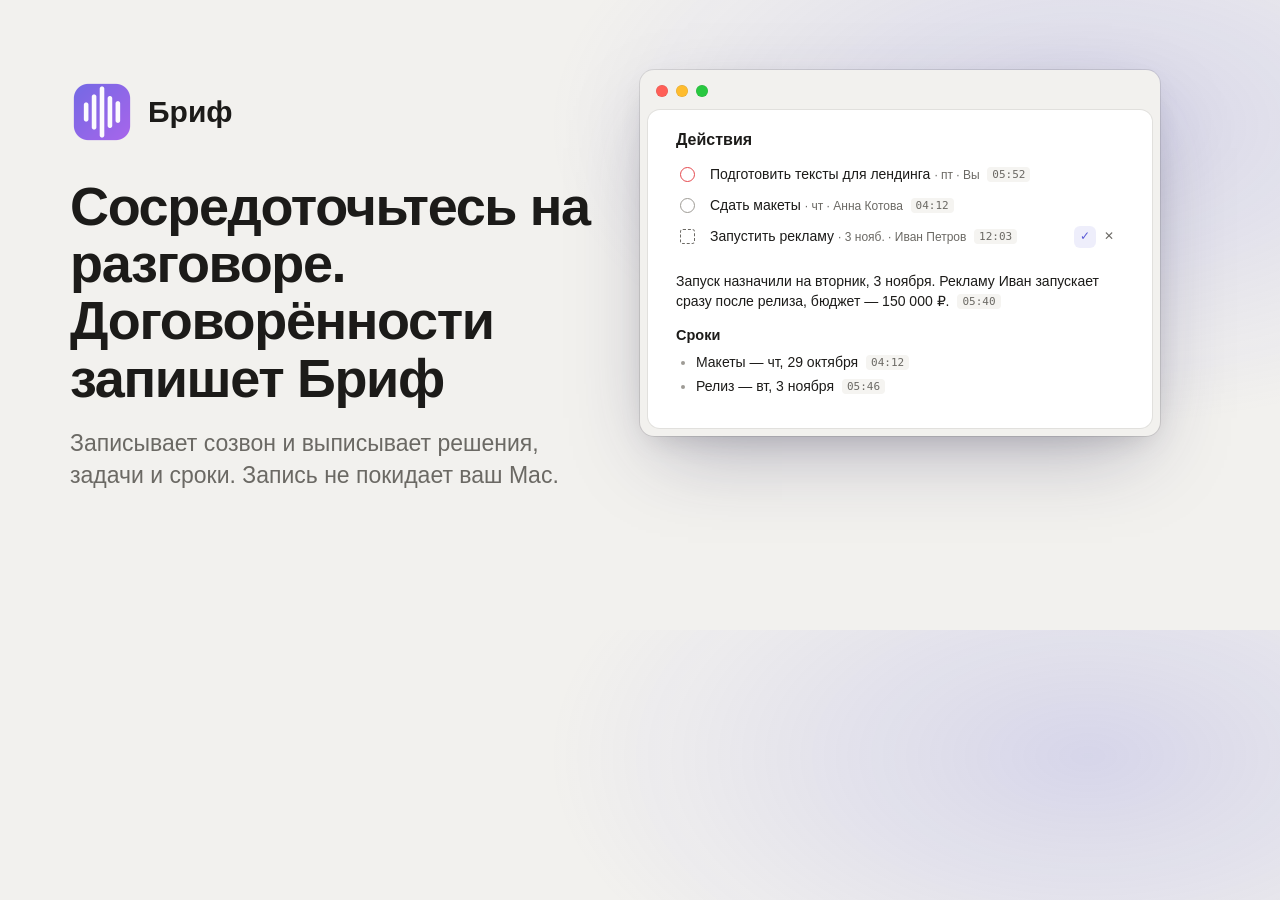
==== commit 7ce50f7e: "Сайт: 0864802" ====
--- a/og.html
+++ b/og.html
@@ -13,7 +13,7 @@
 </style></head><body>
 <div class="l"><div class="b"><img src="assets/icon.png" alt="">Бриф</div>
   <h1>Сосредоточьтесь на разговоре. Договорённости запишет Бриф</h1>
-  <p>Приложение для Mac записывает созвон и выписывает решения, задачи и сроки.</p></div>
+  <p>Записывает созвон и выписывает решения, задачи и сроки. Запись не покидает ваш Mac.</p></div>
 <div class="r"><div class="mac compact"><div class="lights"><i></i><i></i><i></i></div><div class="sheet"><div class="content">
   <div class="actions"><h6>Действия</h6>
     <div class="act ok hi"><span class="box"></span><div><span class="tt">Подготовить тексты для лендинга</span><span class="mm">· пт · Вы</span> <span class="cite">05:52</span></div><div class="btns"></div></div>
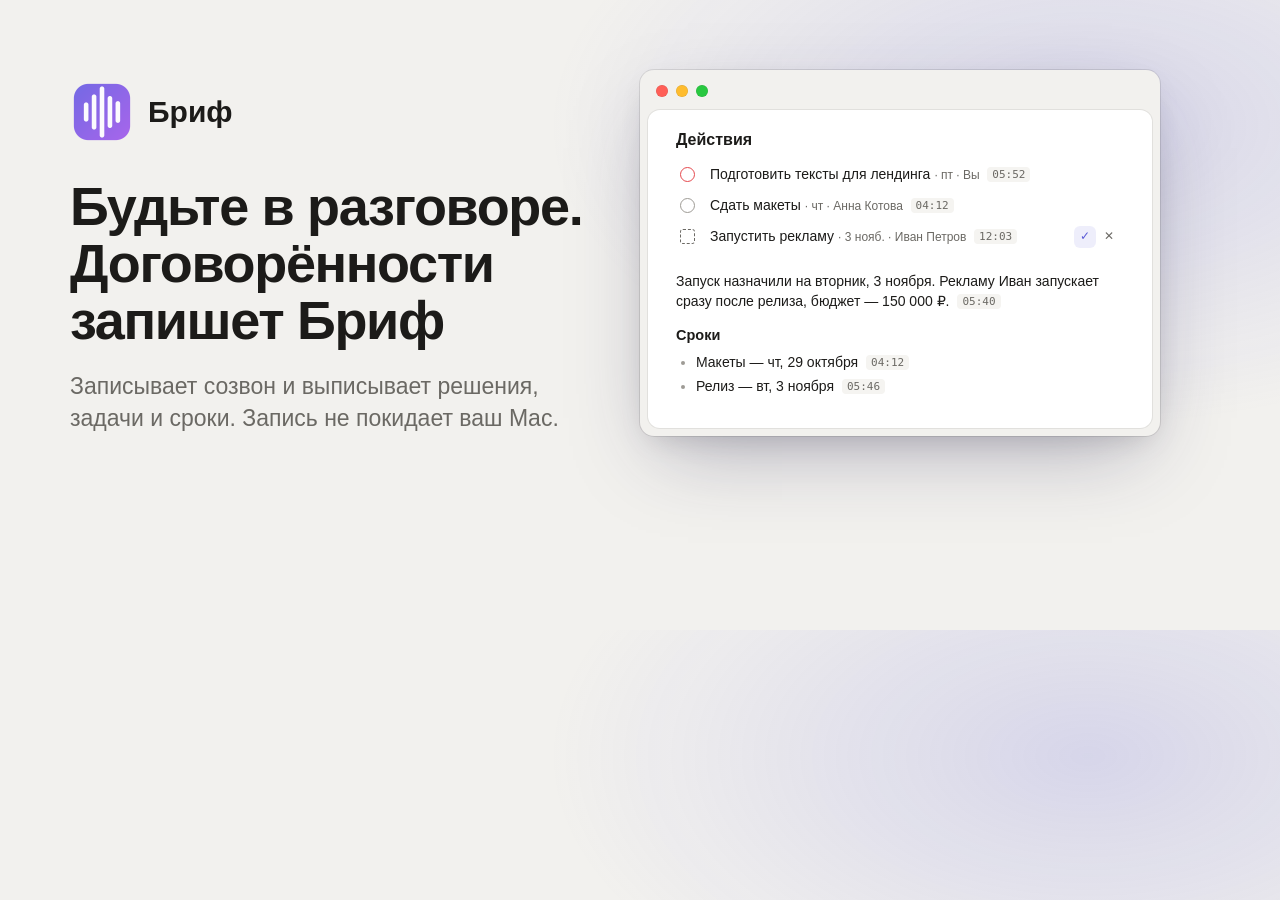
==== commit c727cec1: "Сайт: f460711" ====
--- a/og.html
+++ b/og.html
@@ -12,7 +12,7 @@
   .r .mac { max-width: none; }
 </style></head><body>
 <div class="l"><div class="b"><img src="assets/icon.png" alt="">Бриф</div>
-  <h1>Сосредоточьтесь на разговоре. Договорённости запишет Бриф</h1>
+  <h1>Будьте в разговоре. Договорённости запишет Бриф</h1>
   <p>Записывает созвон и выписывает решения, задачи и сроки. Запись не покидает ваш Mac.</p></div>
 <div class="r"><div class="mac compact"><div class="lights"><i></i><i></i><i></i></div><div class="sheet"><div class="content">
   <div class="actions"><h6>Действия</h6>
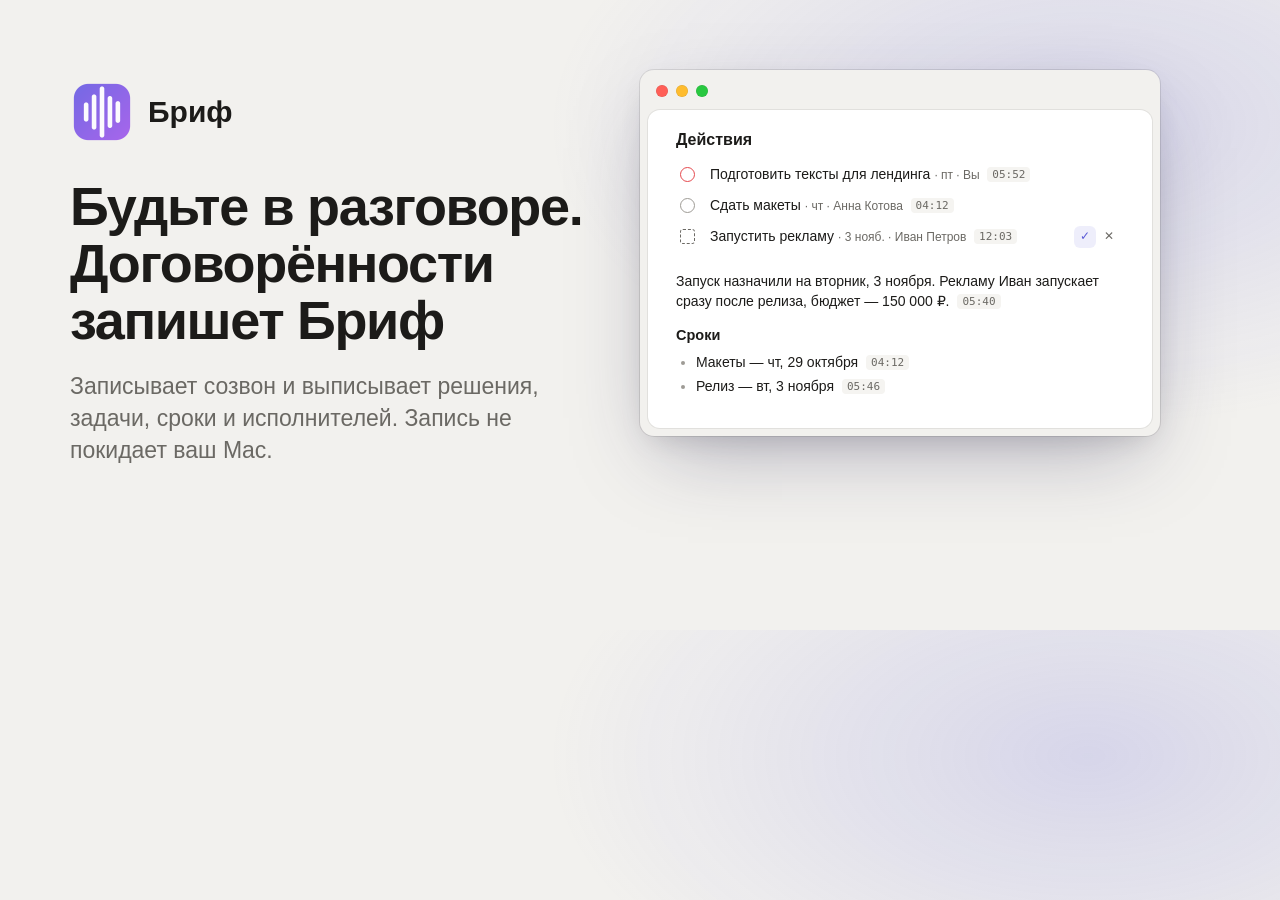
==== commit a52330cb: "Сайт: 9fb7193" ====
--- a/og.html
+++ b/og.html
@@ -13,7 +13,7 @@
 </style></head><body>
 <div class="l"><div class="b"><img src="assets/icon.png" alt="">Бриф</div>
   <h1>Будьте в разговоре. Договорённости запишет Бриф</h1>
-  <p>Записывает созвон и выписывает решения, задачи и сроки. Запись не покидает ваш Mac.</p></div>
+  <p>Записывает созвон и выписывает решения, задачи, сроки и исполнителей. Запись не покидает ваш Mac.</p></div>
 <div class="r"><div class="mac compact"><div class="lights"><i></i><i></i><i></i></div><div class="sheet"><div class="content">
   <div class="actions"><h6>Действия</h6>
     <div class="act ok hi"><span class="box"></span><div><span class="tt">Подготовить тексты для лендинга</span><span class="mm">· пт · Вы</span> <span class="cite">05:52</span></div><div class="btns"></div></div>
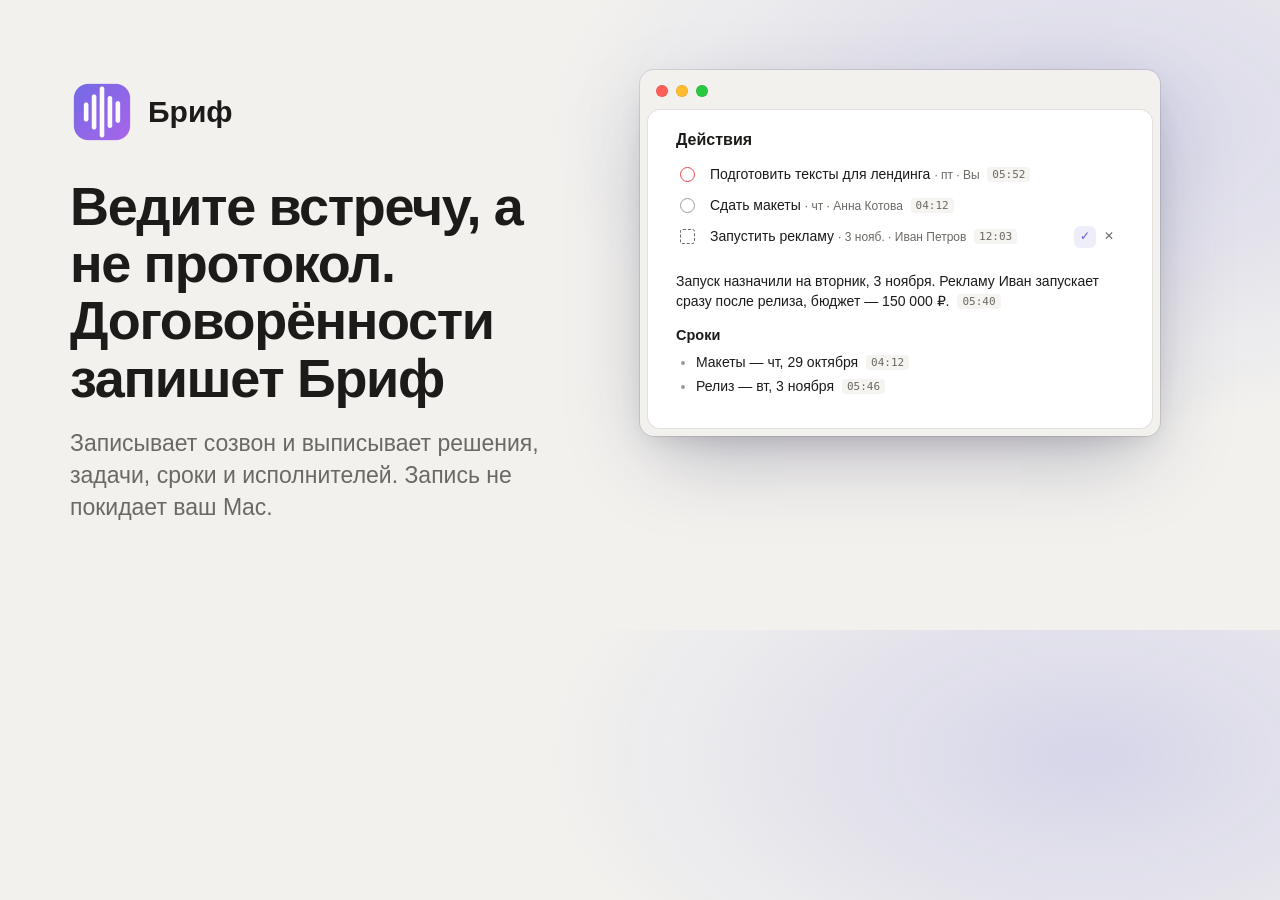
==== commit ec08073b: "Сайт: cd8d30c" ====
--- a/og.html
+++ b/og.html
@@ -12,7 +12,7 @@
   .r .mac { max-width: none; }
 </style></head><body>
 <div class="l"><div class="b"><img src="assets/icon.png" alt="">Бриф</div>
-  <h1>Будьте в разговоре. Договорённости запишет Бриф</h1>
+  <h1>Ведите встречу, а не протокол. Договорённости запишет Бриф</h1>
   <p>Записывает созвон и выписывает решения, задачи, сроки и исполнителей. Запись не покидает ваш Mac.</p></div>
 <div class="r"><div class="mac compact"><div class="lights"><i></i><i></i><i></i></div><div class="sheet"><div class="content">
   <div class="actions"><h6>Действия</h6>
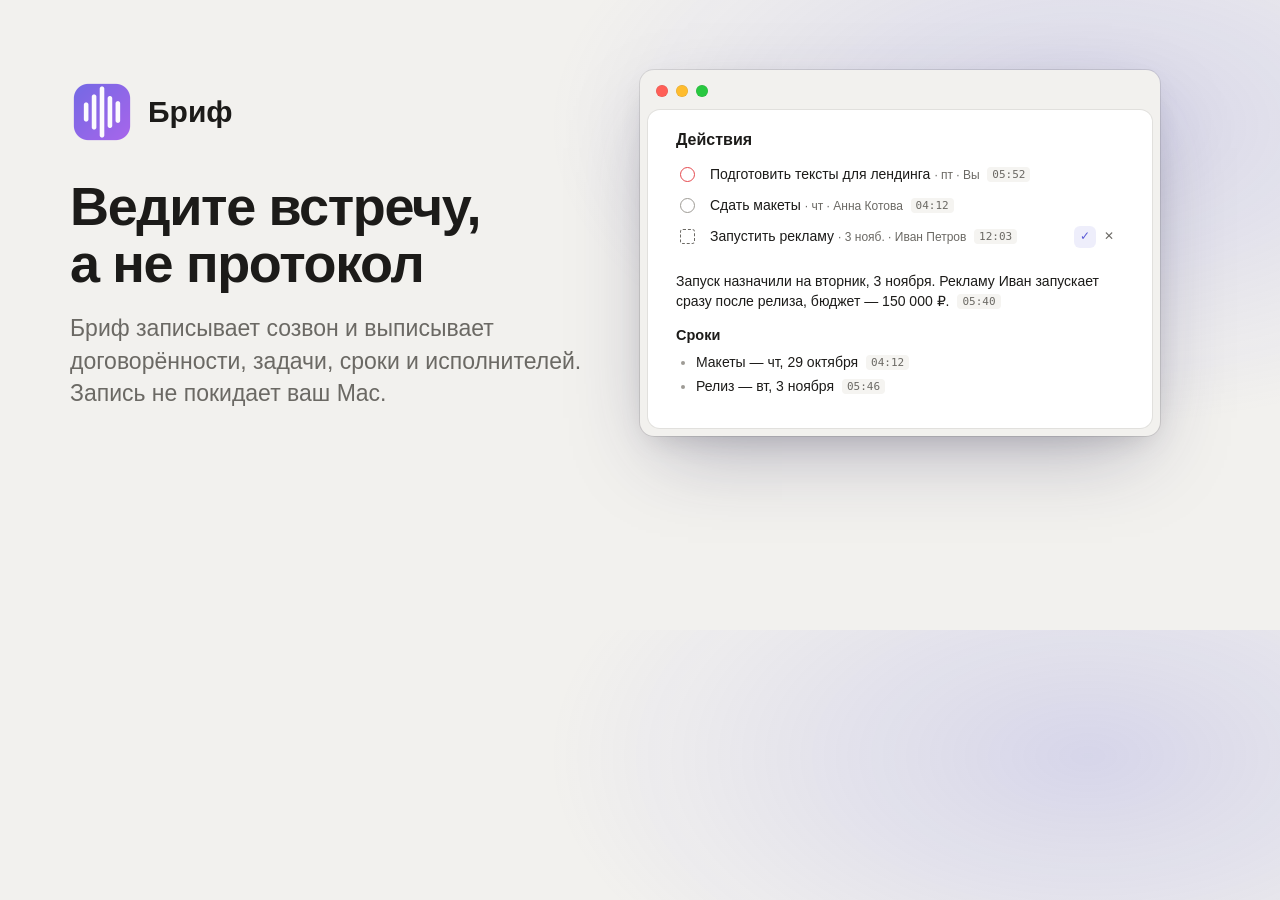
==== commit a96ec480: "Сайт: 77f25c9" ====
--- a/og.html
+++ b/og.html
@@ -12,8 +12,8 @@
   .r .mac { max-width: none; }
 </style></head><body>
 <div class="l"><div class="b"><img src="assets/icon.png" alt="">Бриф</div>
-  <h1>Ведите встречу, а не протокол. Договорённости запишет Бриф</h1>
-  <p>Записывает созвон и выписывает решения, задачи, сроки и исполнителей. Запись не покидает ваш Mac.</p></div>
+  <h1>Ведите встречу, а&nbsp;не&nbsp;протокол</h1>
+  <p>Бриф записывает созвон и выписывает договорённости, задачи, сроки и исполнителей. Запись не покидает ваш Mac.</p></div>
 <div class="r"><div class="mac compact"><div class="lights"><i></i><i></i><i></i></div><div class="sheet"><div class="content">
   <div class="actions"><h6>Действия</h6>
     <div class="act ok hi"><span class="box"></span><div><span class="tt">Подготовить тексты для лендинга</span><span class="mm">· пт · Вы</span> <span class="cite">05:52</span></div><div class="btns"></div></div>
